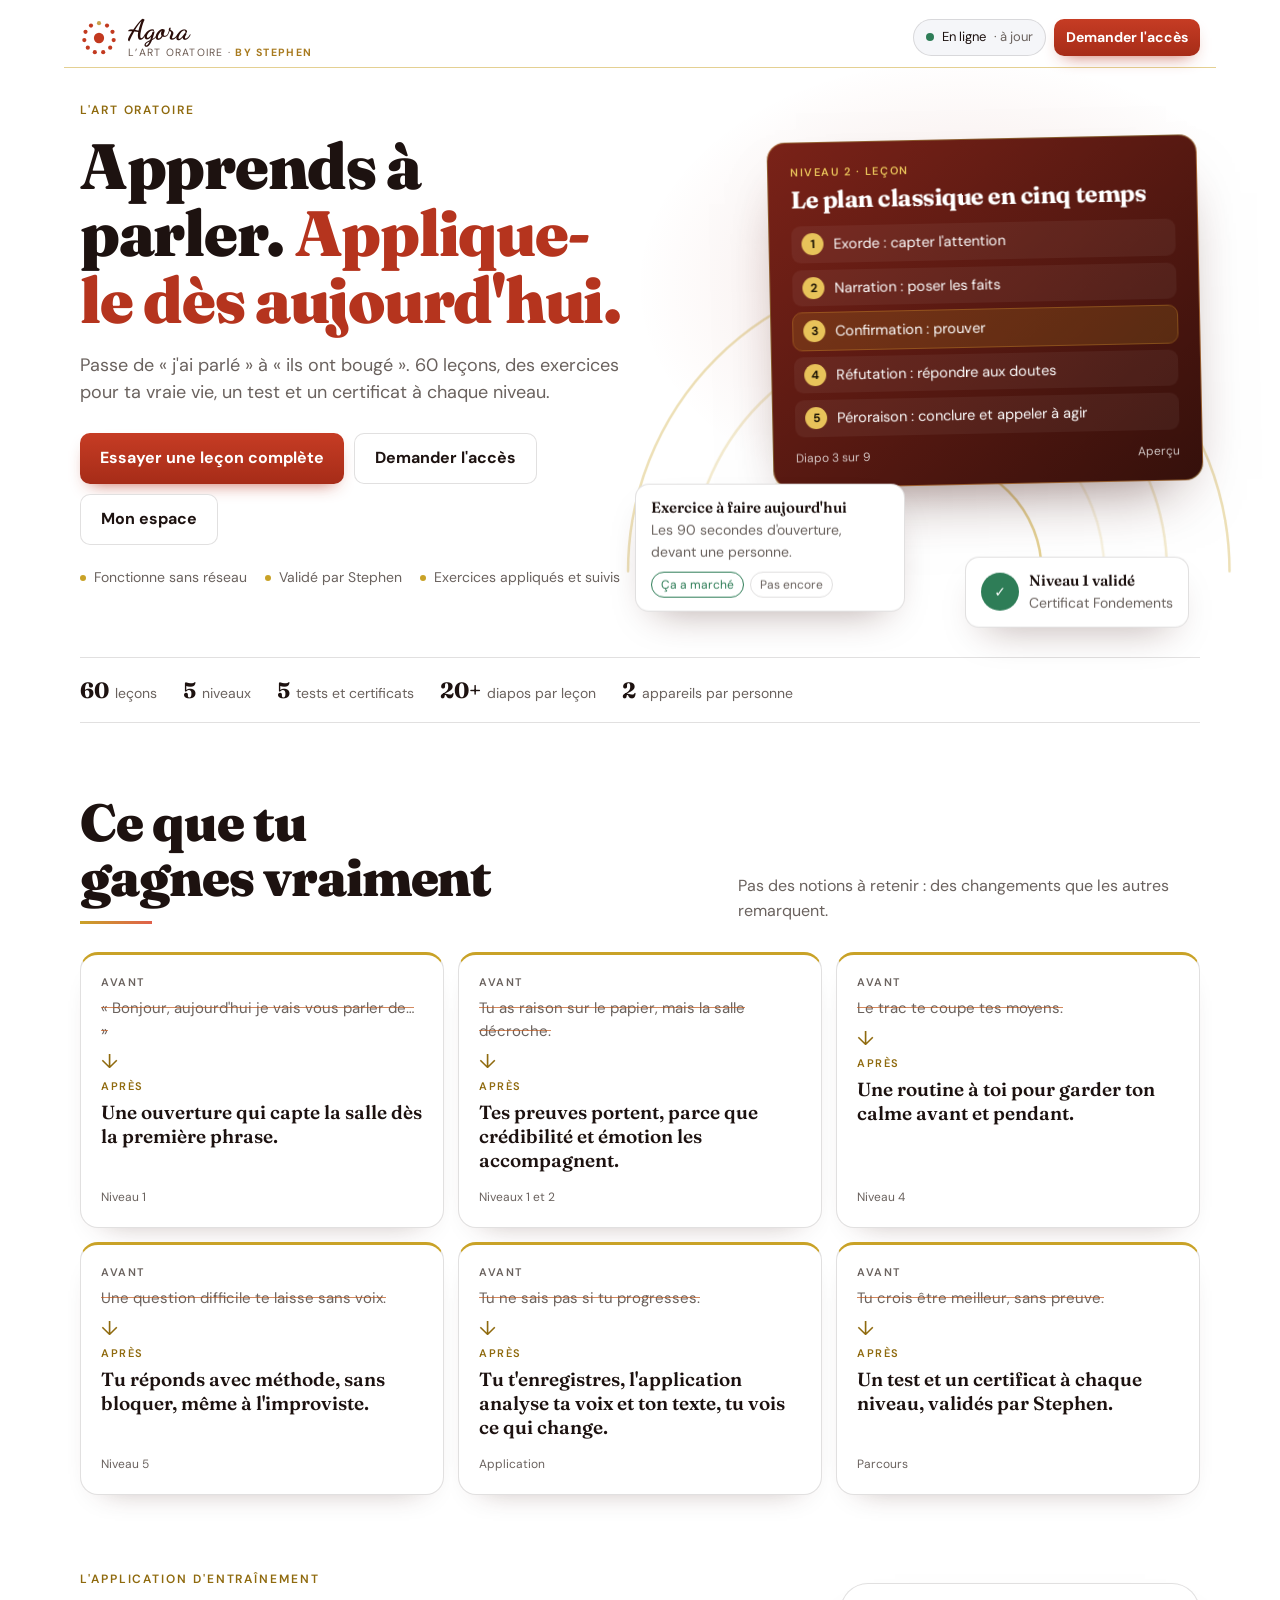
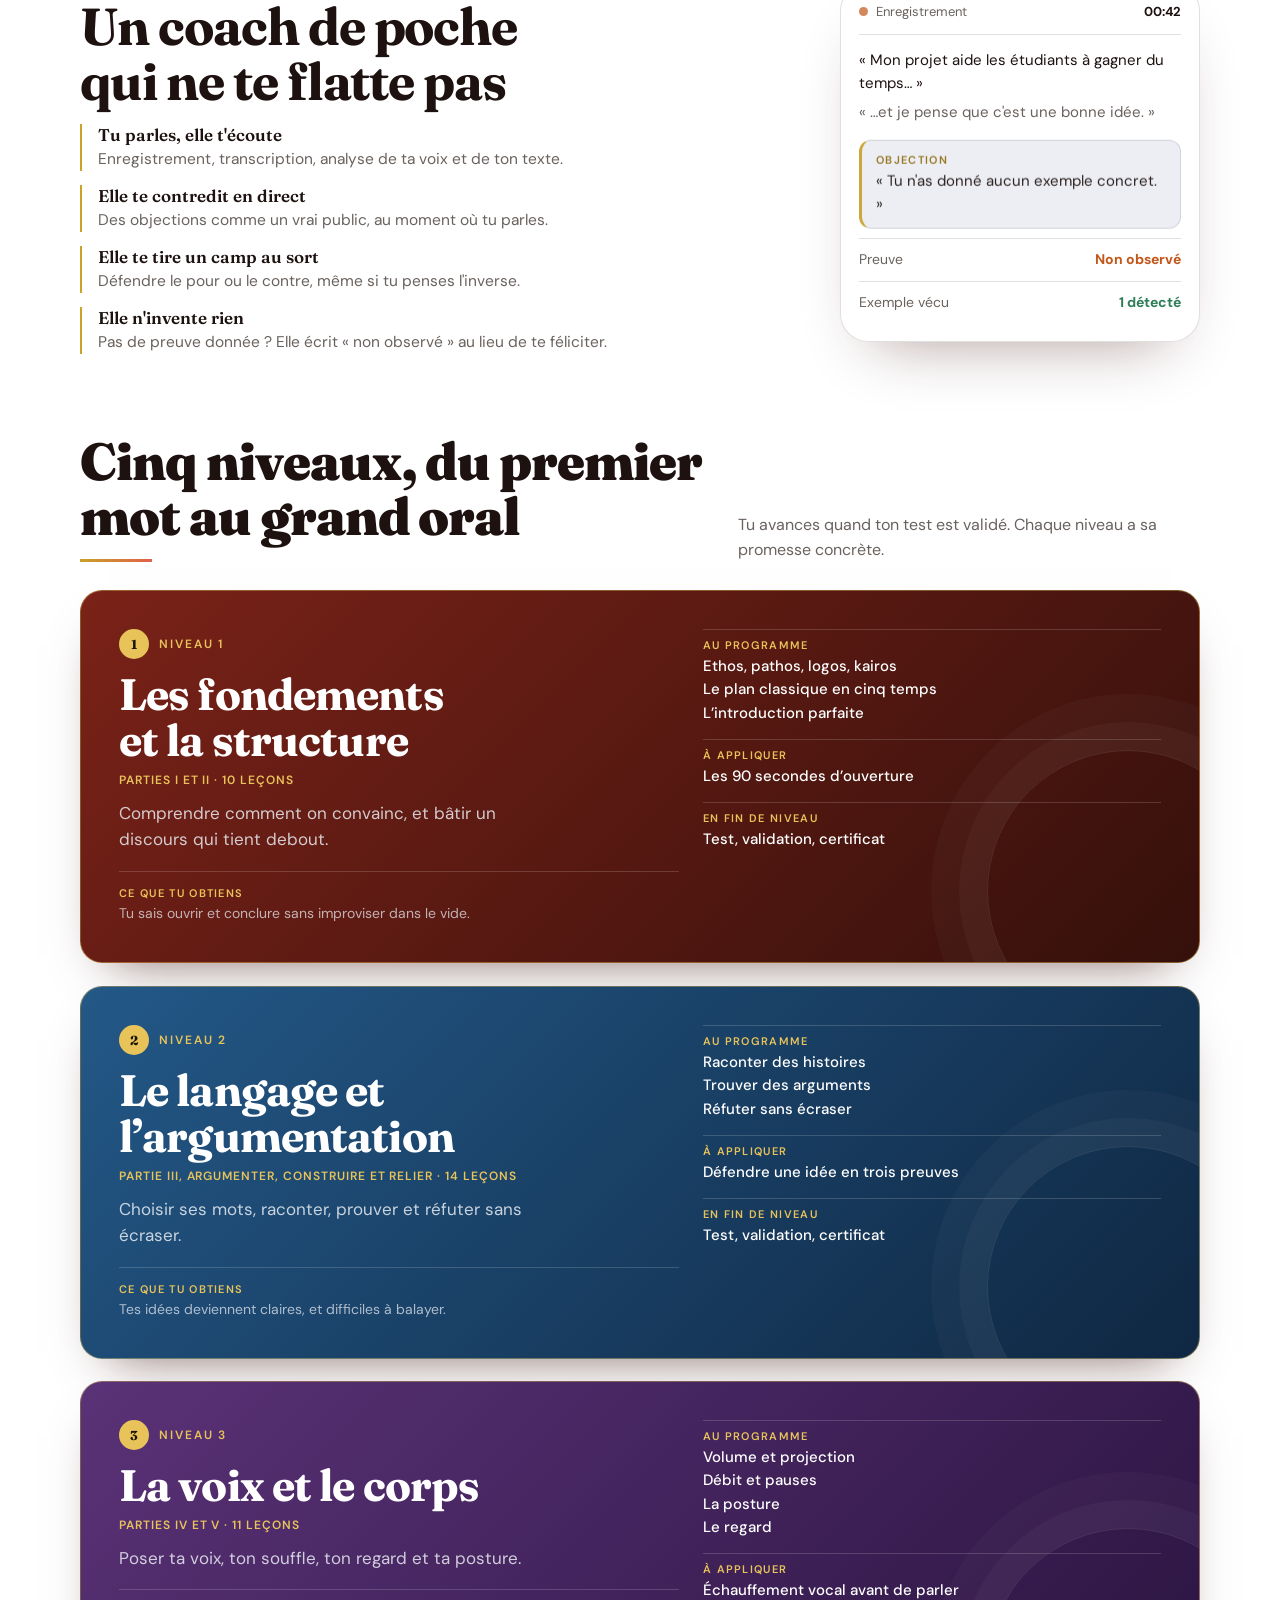
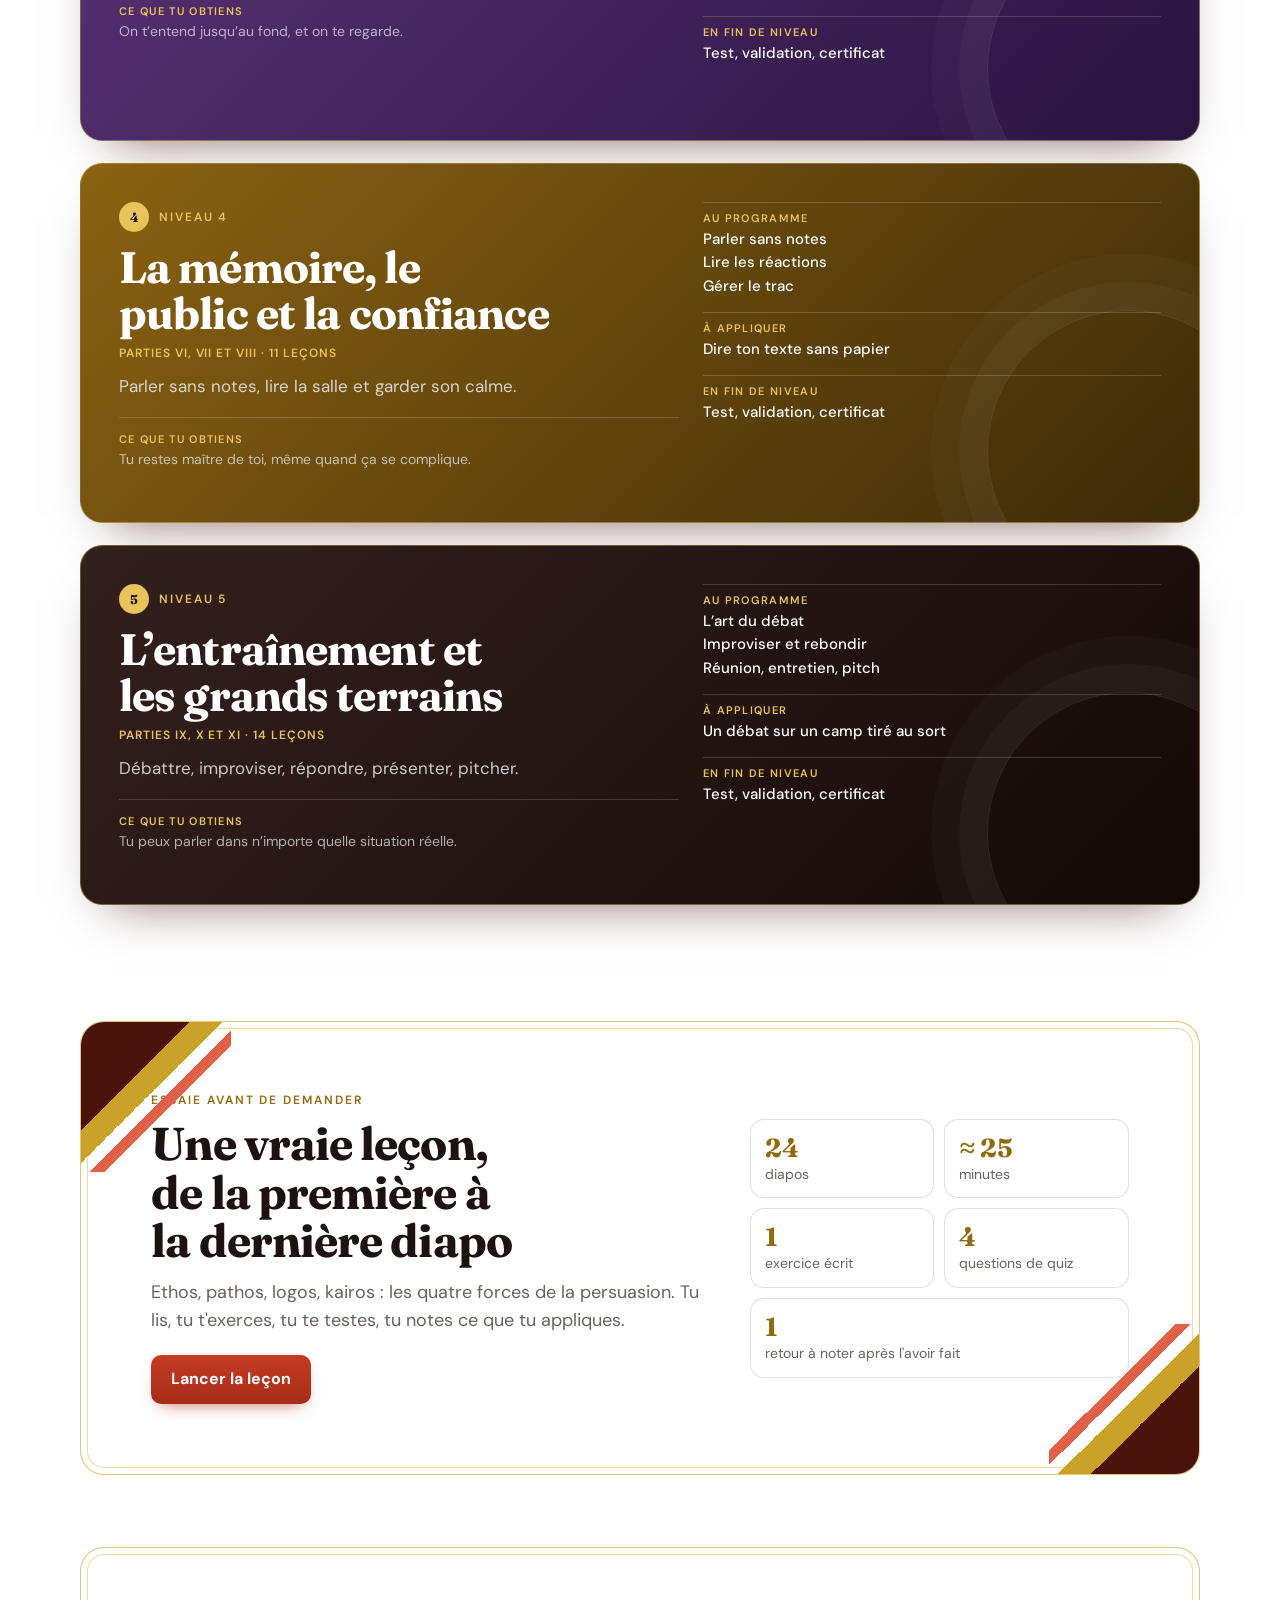
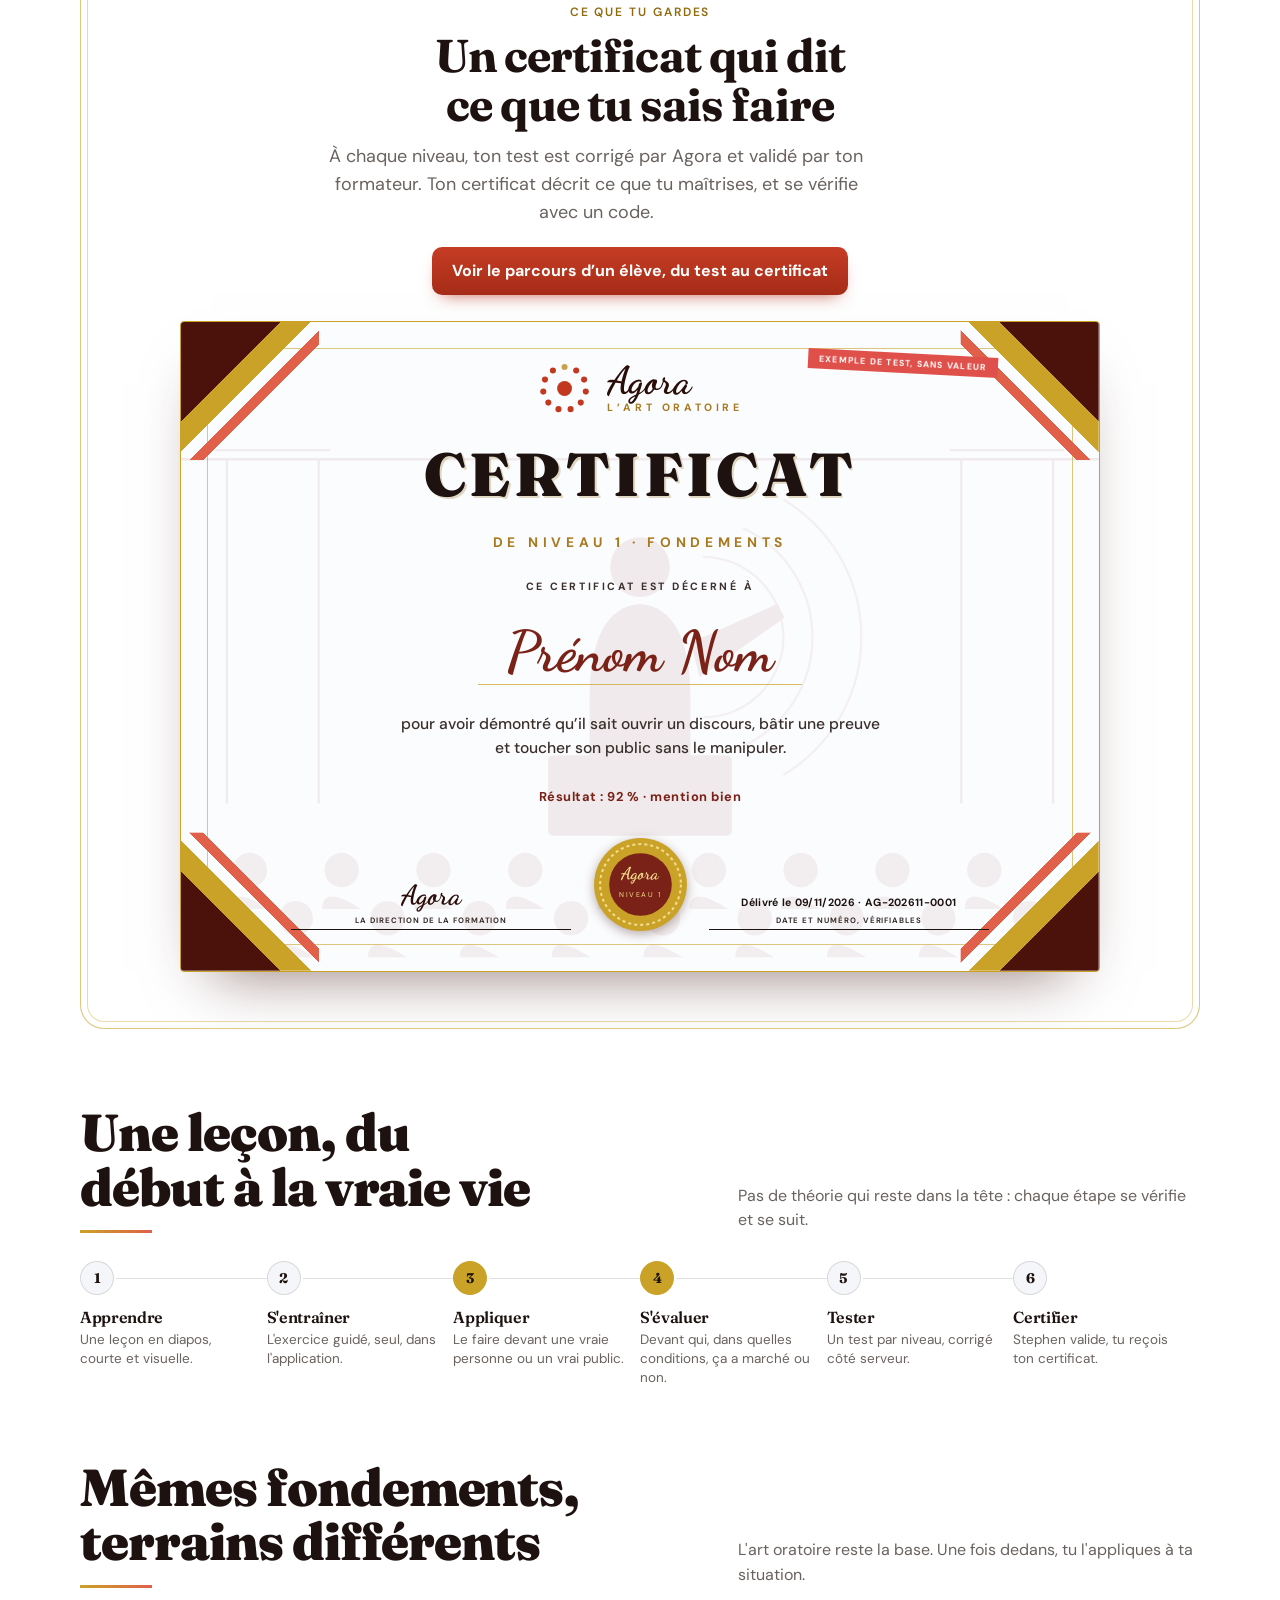
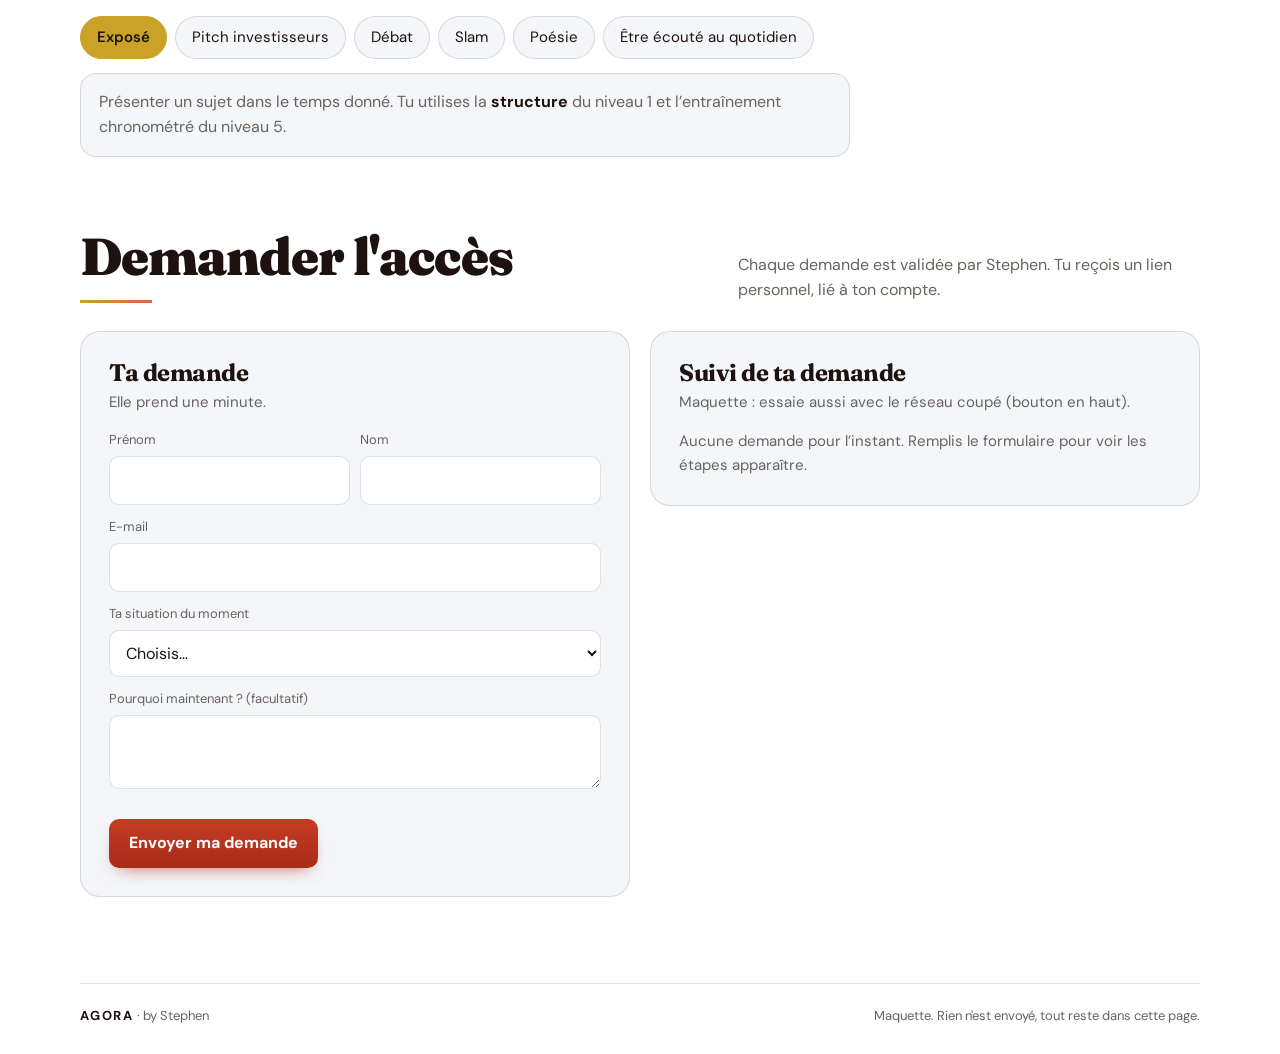
==== index.html @ 03040413 "Agora : plateforme (démo sans serveur) et Agora Studio (application mobile sans leçons) Co-Authored-" ====
<!doctype html><html lang="fr"><head><meta charset="utf-8"><meta name="viewport" content="width=device-width,initial-scale=1"><title>Agora · by Stephen</title><meta http-equiv="refresh" content="0;url=plateforme/"><link rel="canonical" href="plateforme/"></head><body><p><a href="plateforme/">Ouvrir Agora</a></p></body></html>
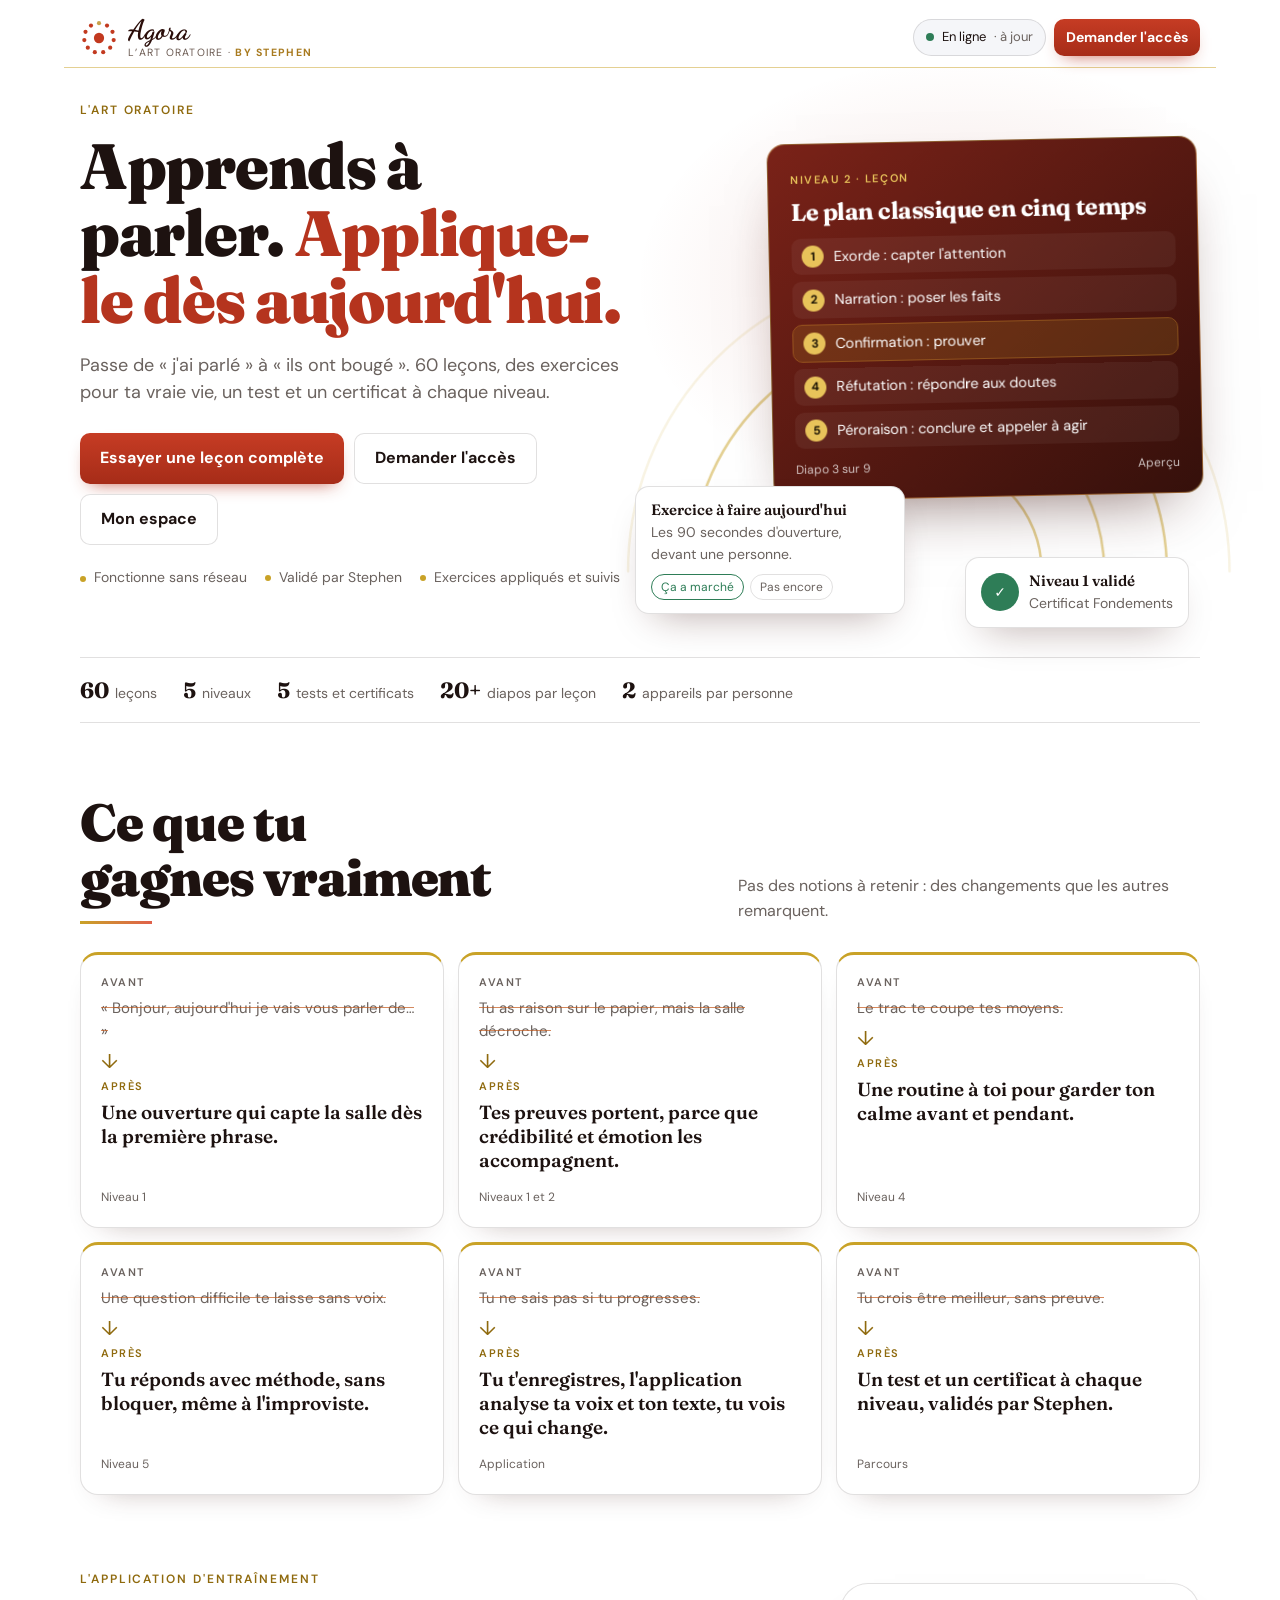
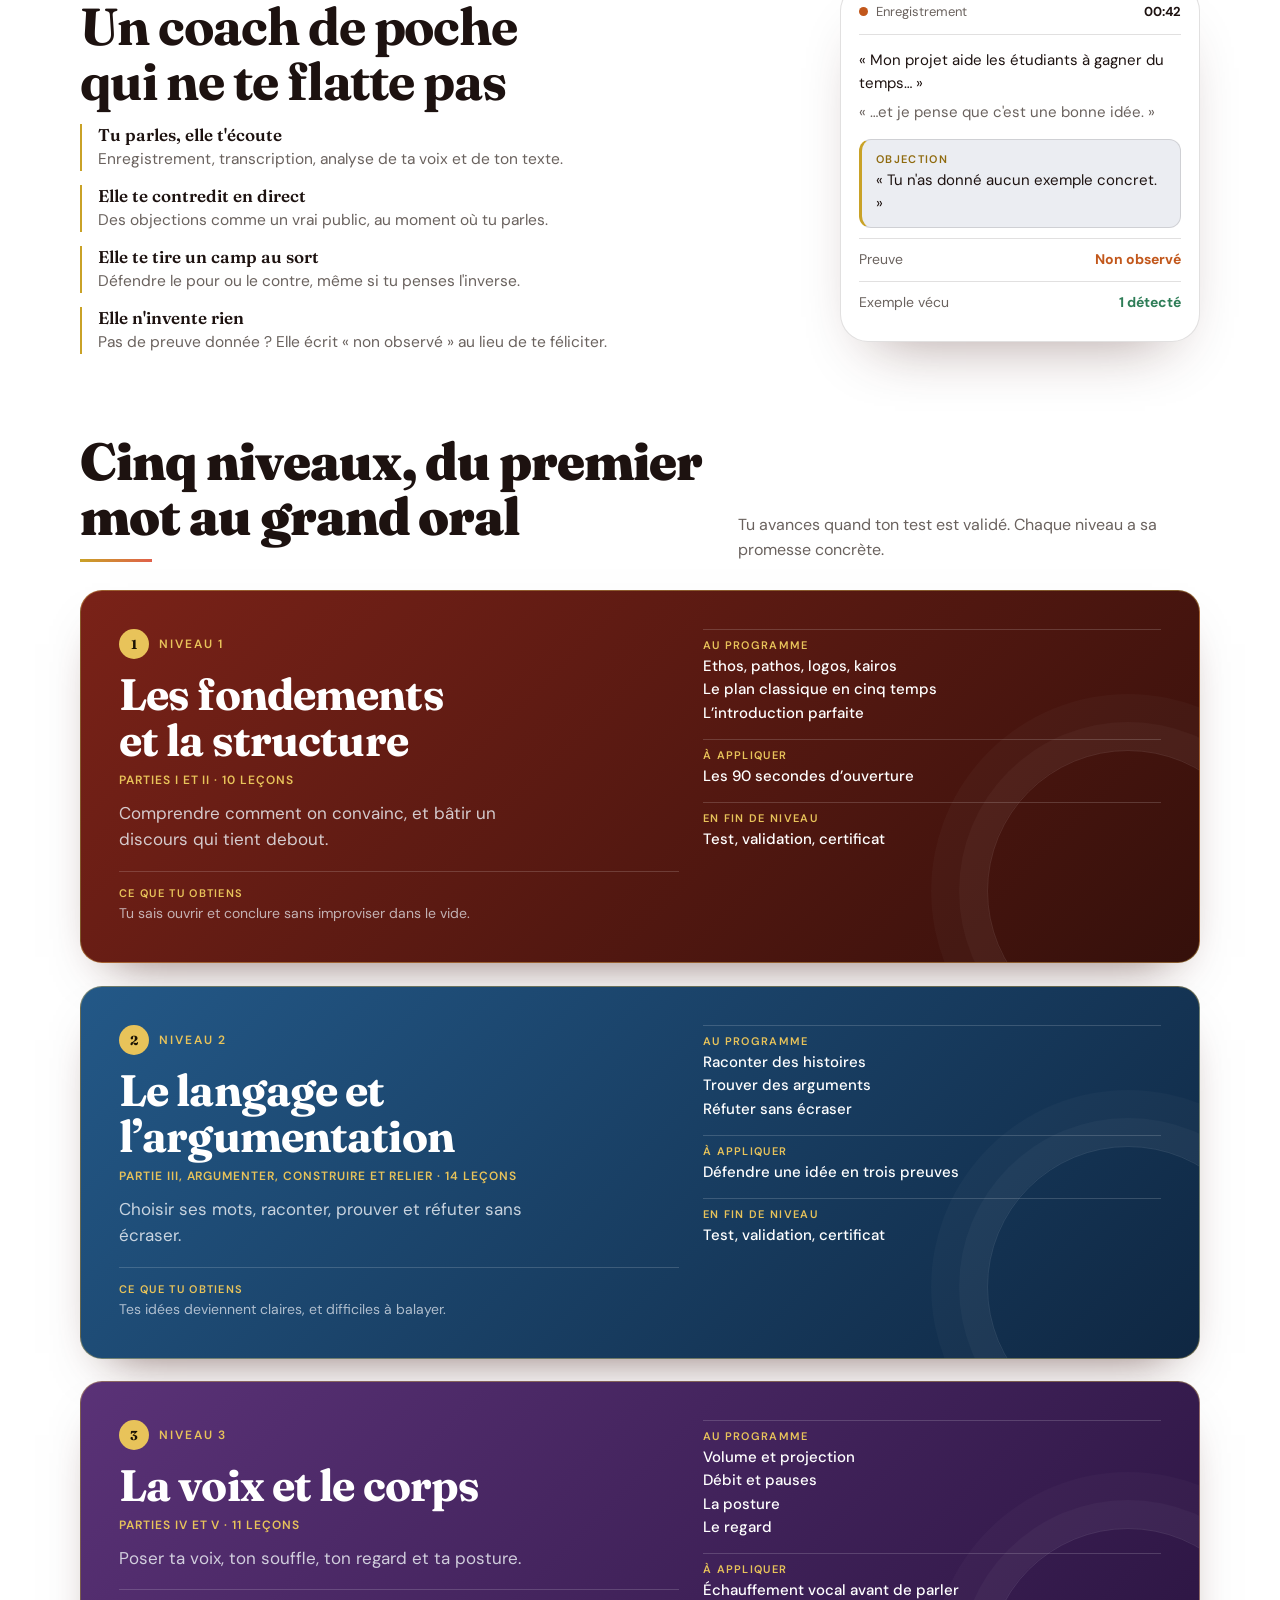
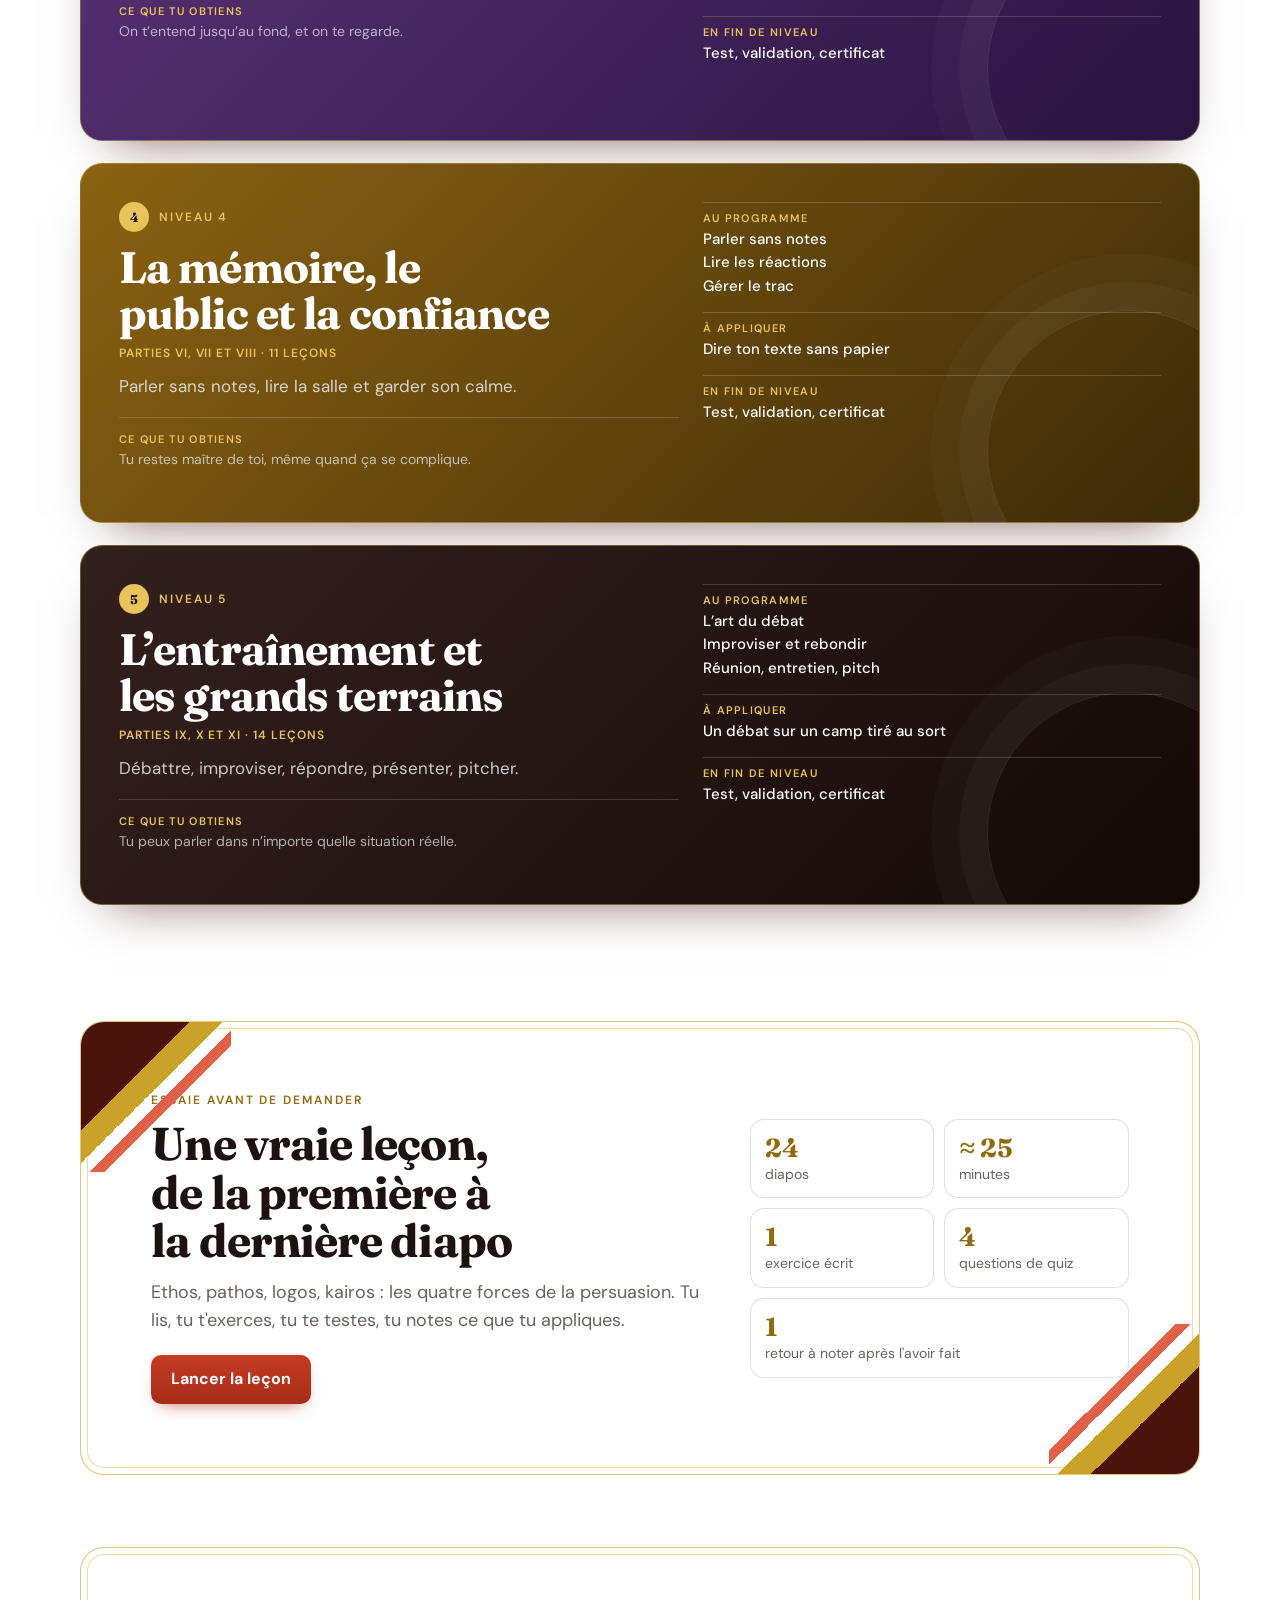
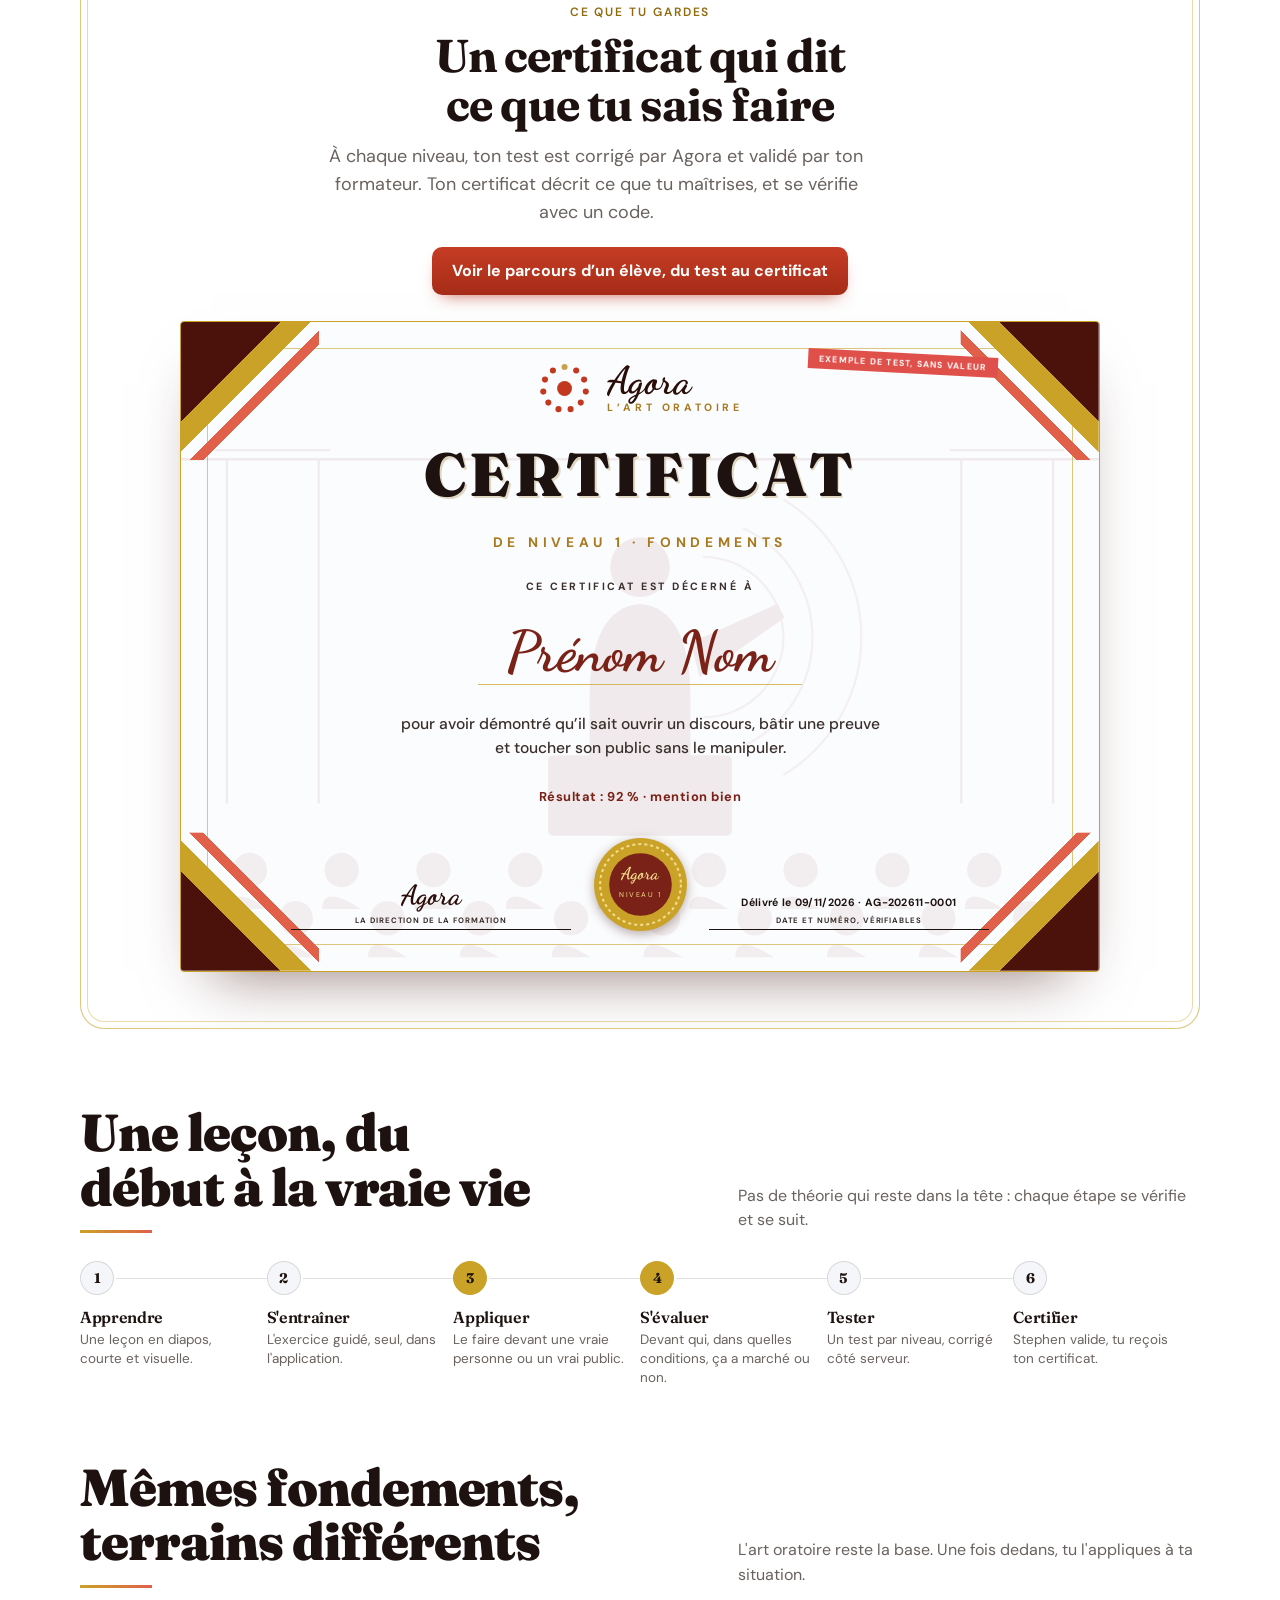
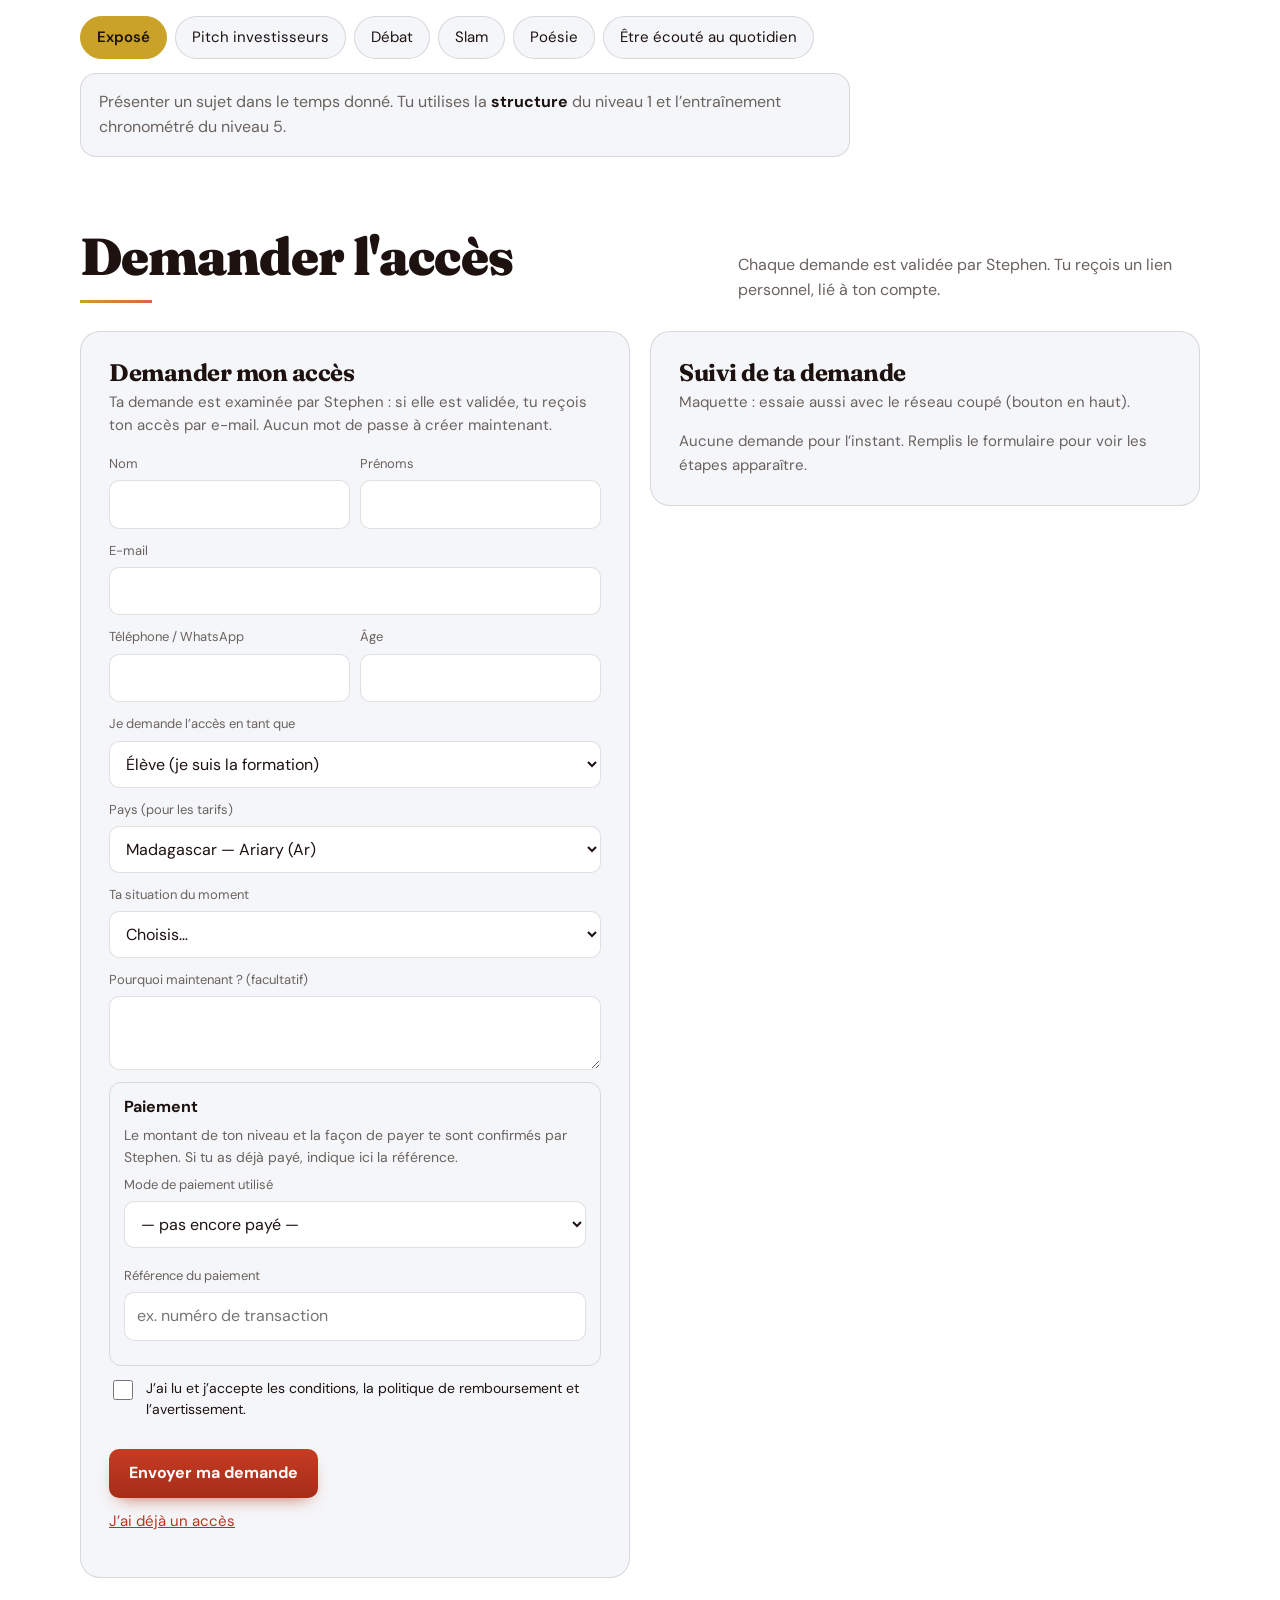
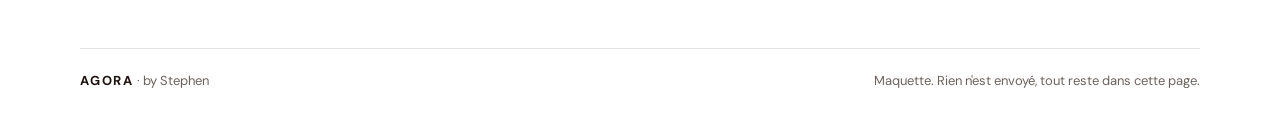
==== commit 46dfbbf2: "Logos, installation (manifest + icônes) pour admin et plateforme ; doctype/viewport corrigés Co-Auth" ====
--- a/index.html
+++ b/index.html
@@ -1 +1 @@
-<!doctype html><html lang="fr"><head><meta charset="utf-8"><meta name="viewport" content="width=device-width,initial-scale=1"><title>Agora · by Stephen</title><meta http-equiv="refresh" content="0;url=plateforme/"><link rel="canonical" href="plateforme/"></head><body><p><a href="plateforme/">Ouvrir Agora</a></p></body></html>
+<!doctype html><html lang="fr"><head><meta charset="utf-8"><meta name="viewport" content="width=device-width,initial-scale=1"><meta name="theme-color" content="#9E2B16"><link rel="icon" type="image/png" sizes="192x192" href="icons/icon-192.png"><link rel="apple-touch-icon" href="icons/apple-touch-icon.png"><title>Agora · by Stephen</title><meta http-equiv="refresh" content="0;url=plateforme/"><link rel="canonical" href="plateforme/"></head><body><p><a href="plateforme/">Ouvrir Agora</a></p></body></html>
